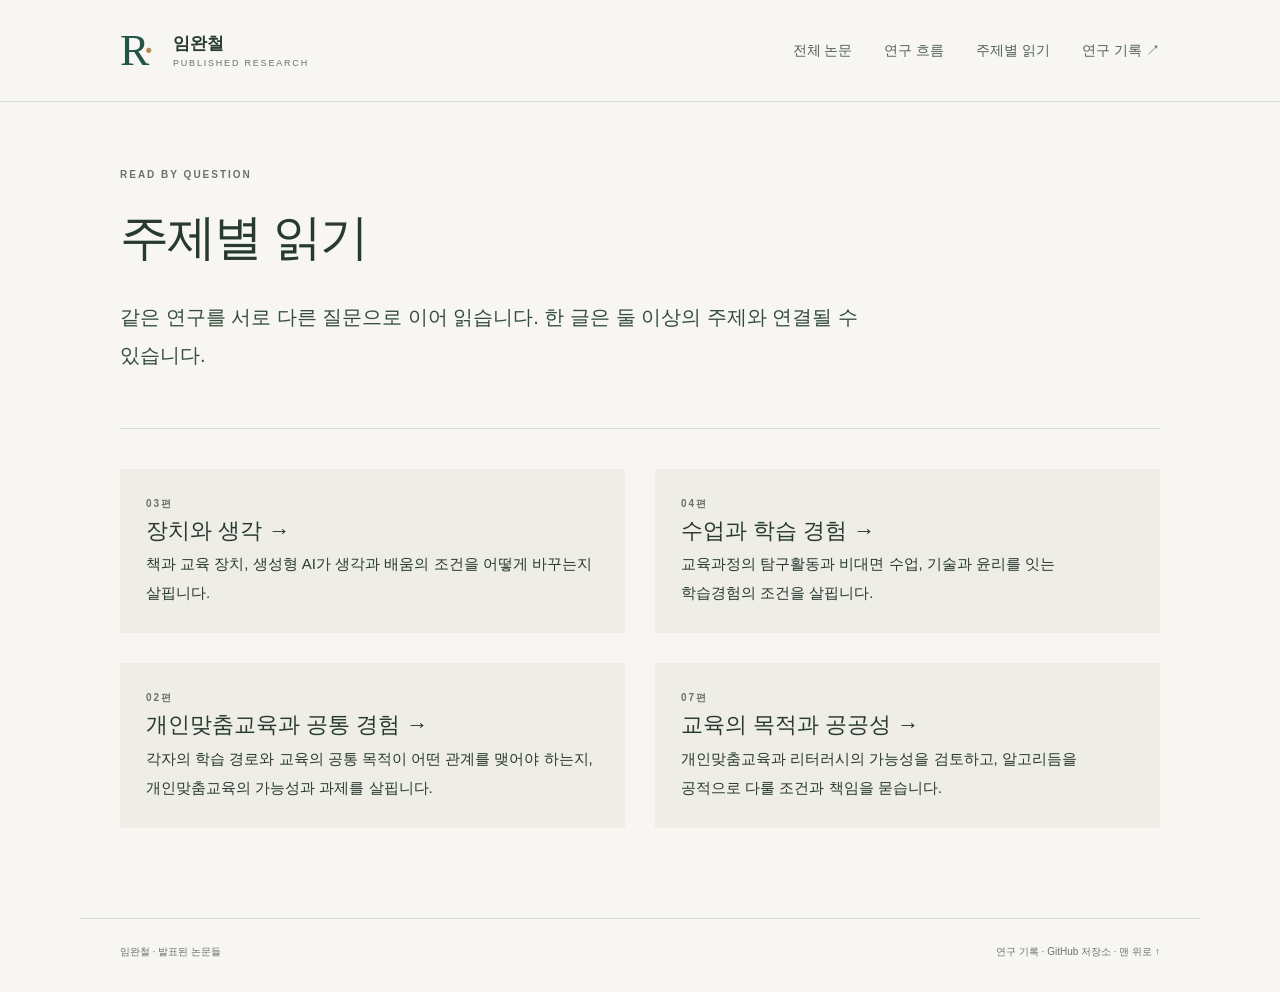
==== themes/index.html @ 71ba08e5 "Create index.html" ====
<!doctype html><html lang="ko"><head><meta charset="utf-8"><meta name="viewport" content="width=device-width,initial-scale=1"><meta name="description" content="생각과 배움의 조건을 이루는 장치와 수업 경험, 알고리듬의 공공성을 탐구한 발표 연구를 읽습니다."><meta name="theme-color" content="#f7f6f2"><meta http-equiv="Content-Security-Policy" content="default-src 'self'; style-src 'self'; script-src 'self'; img-src 'self' data:; object-src 'none'; base-uri 'none'; form-action 'none'"><title>주제별 읽기 · 임완철 발표 연구</title><link rel="stylesheet" href="../assets/site.css"><link rel="stylesheet" href="../assets/library.css"><script src="../assets/library.js" defer></script></head><body class="paper-library"><a class="skip" href="#main">본문으로 건너뛰기</a><header class="site-header"><div class="shell header-inner"><a class="brand" href="../index.html"><span class="brand-mark" aria-hidden="true">R<span>·</span></span><span>임완철<small>PUBLISHED RESEARCH</small></span></a><nav aria-label="주요 메뉴"><a href="../index.html">전체 논문</a><a href="../flow.html">연구 흐름</a><a href="../themes/index.html" aria-current="page">주제별 읽기</a><a href="https://climtc.github.io/">연구 기록 <span aria-hidden="true">↗</span></a></nav></div></header><main id="main" class="shell library-main"><section class="library-hero"><span class="eyebrow">READ BY QUESTION</span><h1>주제별 읽기</h1><p class="library-lead">같은 연구를 서로 다른 질문으로 이어 읽습니다. 한 글은 둘 이상의 주제와 연결될 수 있습니다.</p></section><div class="theme-grid"><article class="theme-card"><span class="eyebrow">03편</span><h2><a href="devices.html">장치와 생각 →</a></h2><p>책과 교육 장치, 생성형 AI가 생각과 배움의 조건을 어떻게 바꾸는지 살핍니다.</p></article><article class="theme-card"><span class="eyebrow">04편</span><h2><a href="experience.html">수업과 학습 경험 →</a></h2><p>교육과정의 탐구활동과 비대면 수업, 기술과 윤리를 잇는 학습경험의 조건을 살핍니다.</p></article><article class="theme-card"><span class="eyebrow">02편</span><h2><a href="personalization.html">개인맞춤교육과 공통 경험 →</a></h2><p>각자의 학습 경로와 교육의 공통 목적이 어떤 관계를 맺어야 하는지, 개인맞춤교육의 가능성과 과제를 살핍니다.</p></article><article class="theme-card"><span class="eyebrow">07편</span><h2><a href="institutions.html">교육의 목적과 공공성 →</a></h2><p>개인맞춤교육과 리터러시의 가능성을 검토하고, 알고리듬을 공적으로 다룰 조건과 책임을 묻습니다.</p></article></div></main><footer class="site-footer shell"><p>임완철 · 발표된 논문들</p><p><a href="https://climtc.github.io/">연구 기록</a> · <a href="https://github.com/climtc/published-papers">GitHub 저장소</a> · <a href="#main">맨 위로 ↑</a></p></footer></body></html>
---- assets/site.css ----
:root{--paper:#f7f6f2;--ink:#273931;--muted:#69726b;--line:#dcded4;--green:#245447;--serif:"Iowan Old Style","Palatino Linotype","AppleMyungjo","Nanum Myeongjo",serif;--sans:-apple-system,BlinkMacSystemFont,"Apple SD Gothic Neo","Malgun Gothic",sans-serif}*{box-sizing:border-box}html{scroll-behavior:smooth;scroll-padding-top:110px}body{margin:0;background:var(--paper);color:var(--ink);font:16px/1.7 var(--sans);word-break:keep-all}a{color:inherit;text-decoration:none}button,input{font:inherit}button,a,input{touch-action:manipulation}button{cursor:pointer}a:focus-visible,button:focus-visible,input:focus-visible{outline:3px solid #ab761f;outline-offset:5px}svg{display:block;max-width:100%}h1,h2,h3,p{margin:0}h1,h2,h3{font-weight:500}h3{overflow-wrap:anywhere}::selection{background:#d8e5d4}.shell{max-width:1120px;margin:0 auto;padding:0 40px}.site-header{border-bottom:1px solid var(--line);background:var(--paper)}.header-inner{display:flex;align-items:center;justify-content:space-between;min-height:101px;gap:28px}.brand{display:flex;gap:15px;align-items:center;font-weight:600;font-size:17px;line-height:1.5}.brand small{display:block;font-size:9px;letter-spacing:1.8px;font-weight:500;color:var(--muted)}.brand-mark{font:44px/1 var(--serif);letter-spacing:-6px;display:block;width:38px;color:var(--green)}.brand-mark span{color:#b58b50}.site-header nav{display:flex;gap:32px;font-size:14px;color:#526159}.site-header nav a:hover{color:var(--green);text-decoration:underline;text-underline-offset:6px}.eyebrow{font-size:10px;letter-spacing:2px;color:var(--muted);font-weight:600;display:block}.hero{display:grid;grid-template-columns:1.5fr 1fr;gap:60px;padding:78px 0 64px;border-bottom:1px solid var(--line)}.hero h1{font:500 clamp(44px,5.5vw,64px)/1.25 var(--serif);letter-spacing:-2px;margin:20px 0 22px}.hero h1 em{font-style:normal;color:var(--green)}.hero-intro{font-size:15px;max-width:420px;color:var(--muted)}.hero-profile{display:flex;gap:24px;align-items:flex-start;margin-top:38px;font-size:12px;line-height:1.9}.hero-profile>strong{font-size:15px;white-space:nowrap;font-weight:600}.hero-profile div{padding-left:22px;border-left:1px solid var(--line)}.hero-profile div p:last-child{color:var(--muted)}.hero-aside{display:flex;flex-direction:column;justify-content:center;padding-top:10px}.hero-art{color:#789184;border-radius:50%;background:radial-gradient(ellipse at center,#e8ebe1 0%,#f7f6f2 72%);padding:18px 0}.hero-art svg{height:220px;width:100%}.hero-counts{display:flex;justify-content:flex-end;gap:42px;margin-top:30px}.hero-counts a{display:flex;gap:10px;align-items:center}.hero-counts strong{font:34px/1 var(--serif);color:#426557}.hero-counts span{font-size:11px;color:var(--muted)}.search-bar{display:flex;align-items:center;gap:18px;margin:31px 0 3px;font-size:12px}.search-bar>label{white-space:nowrap;color:var(--muted)}.search-input{display:flex;align-items:center;border-bottom:1px solid var(--line);flex:1;gap:10px;max-width:480px;padding:8px 0}.search-input svg{width:16px;height:16px;fill:none;stroke:#6d7a6e;stroke-width:1.5;flex-shrink:0}.search-input input{width:100%;background:none;border:0;color:var(--ink);font-size:12px;outline-offset:6px;min-width:0}.search-input input::placeholder{color:#7b827a}.search-input button{border:0;background:none;white-space:nowrap;color:var(--muted);font-size:11px}.search-bar>span{margin-left:auto;color:var(--muted);white-space:nowrap}.collection{padding:59px 0 64px;border-bottom:1px solid var(--line)}.section-head{display:flex;align-items:flex-end;justify-content:space-between;gap:20px;margin-bottom:30px}.section-head h2{font:30px/1.3 var(--serif);letter-spacing:-1px;margin-top:10px}.section-count{font:21px/1 var(--serif);color:#8c9489;padding-bottom:4px}.project-grid{display:grid;grid-template-columns:repeat(2,minmax(0,1fr));gap:24px}.project{border:1px solid var(--line);border-radius:3px;overflow:hidden;background:#fafaf7}.project-art{height:193px;color:#718b7c;background:#e7ede4;position:relative;display:flex;align-items:center;justify-content:center;padding:15px 20px 28px}.project-art svg{width:340px;height:166px}.project-art.art-1{background:#edebe1;color:#8e8567}.project-index{position:absolute;bottom:12px;left:22px;font-size:9px;letter-spacing:1.7px;color:#596b5c}.art-1 .project-index{color:#787056}.project-body{padding:24px}.project-meta{display:flex;justify-content:space-between;align-items:center;font-size:11px;color:var(--muted);margin-bottom:12px}.status{display:inline-flex;align-items:center;gap:6px;font-size:11px}.status i{height:5px;width:5px;border-radius:50%;background:#617864;display:inline-block}.status.ongoing{color:var(--green)}.status.ongoing i{background:var(--green)}.status.planned i{background:#a08655}.project h3{font:24px/1.5 var(--serif);letter-spacing:-.7px}.project-body>p{font-size:13px;margin-top:15px;color:#606a61;line-height:1.8;white-space:pre-line}.tags{display:flex;gap:8px;flex-wrap:wrap;margin-top:17px;font-size:10px;color:#69766b}.tags span{border:1px solid #d8dfd3;border-radius:20px;padding:2px 9px}.record-links{display:flex;gap:22px;flex-wrap:wrap;margin-top:20px}.text-link{font-size:12px;font-weight:600;color:var(--green);display:inline-flex;align-items:center;gap:14px}.text-link:hover{text-decoration:underline;text-underline-offset:4px}.text-link>span[aria-hidden]{font-size:15px}.book-list{display:grid;grid-template-columns:repeat(2,minmax(0,1fr));column-gap:36px;row-gap:0}.book{padding:30px 0;display:grid;grid-template-columns:72px minmax(0,1fr);gap:23px;border-top:1px solid var(--line);align-items:start}.book-marker{height:122px;background:#e4e9df;border-radius:1px 4px 4px 1px;border-left:3px solid #a8bca8;display:flex;flex-direction:column;justify-content:space-between;padding:13px 10px;color:#57705d;font:12px/1 var(--serif);box-shadow:3px 3px 0 #ebece3}.book-marker span:first-child{font-size:21px}.book-line{height:1px;background:currentColor;opacity:.4;width:24px}.book-marker.tone-1{background:#e2e8e9;border-color:#a6b5b6;color:#607b7e}.book-marker.tone-2{background:#e9e3d9;border-color:#bbae94;color:#87755d}.book-marker.tone-3{background:#dfdfd3;border-color:#afb391;color:#686d47}.book-meta{font-size:10px;letter-spacing:.2px;color:var(--muted);margin:0 0 7px}.book h3{font:21px/1.5 var(--serif);letter-spacing:-.5px}.subtitle{font-size:11px;color:var(--muted);margin-top:8px}.book-summary{font-size:12px;line-height:1.85;color:#646f65;margin-top:14px;white-space:pre-line}.book .record-links{margin-top:16px}.source-note{font-size:10px;color:var(--muted);margin-top:12px}.other{padding:27px 0;border-top:1px solid var(--line)}.other h3{font:23px/1.5 var(--serif);margin-bottom:10px}.other>p:not(.book-meta){font-size:13px;color:var(--muted);white-space:pre-line}.about{display:grid;grid-template-columns:1fr 2fr 1.2fr;gap:30px;padding:52px 0}.about h2{font:26px/1.5 var(--serif);margin-bottom:14px}.about p{font-size:12px;color:var(--muted)}.about .text-link{margin-top:21px}.about-note{text-align:right;align-self:center;line-height:2.1}.site-footer{border-top:1px solid var(--line);display:flex;justify-content:space-between;gap:20px;padding-top:24px;padding-bottom:32px;font-size:10px;color:var(--muted)}.no-results{padding:80px 0;text-align:center;border-bottom:1px solid var(--line)}.no-results h2{font-size:22px}.no-results p{font-size:14px;color:var(--muted);margin:12px 0 20px}.no-results button{padding:10px 20px;background:var(--green);color:white;border:0;border-radius:4px}.skip{position:absolute;top:-80px;left:12px;background:var(--green);color:white;padding:12px;z-index:10}.skip:focus{top:12px}.sr-only{position:absolute;clip:rect(0,0,0,0);width:1px;height:1px;overflow:hidden;white-space:nowrap}[hidden]{display:none!important}@media(max-width:800px){.shell{padding-left:25px;padding-right:25px}.hero{gap:22px;padding-top:55px}.hero h1{font-size:48px}.hero-profile{flex-direction:column;gap:10px}.hero-profile div{padding-left:0;border-left:0}.hero-art svg{height:175px}.hero-counts{gap:22px;justify-content:center}.book-list{column-gap:25px}.book{grid-template-columns:51px minmax(0,1fr);gap:15px}.book-marker{height:101px}.book h3{font-size:19px}.about{grid-template-columns:.7fr 2fr}.about-note{display:none}}@media(max-width:540px){html{scroll-padding-top:30px}.shell{padding-left:22px;padding-right:22px}.header-inner{min-height:83px;gap:14px}.brand{font-size:14px;gap:9px}.brand-mark{font-size:35px;width:29px}.brand small{font-size:7px;letter-spacing:1.4px}.site-header nav{font-size:11px;gap:17px}.hero{grid-template-columns:1fr;padding:46px 0 32px;gap:0}.eyebrow{font-size:8px;letter-spacing:1.8px}.hero h1{font-size:43px;letter-spacing:-1.7px;margin-top:17px}.hero-intro{font-size:13px}.hero-profile{margin-top:28px;flex-direction:row;gap:18px}.hero-profile>strong{font-size:14px}.hero-profile div{padding-left:17px;border-left:1px solid var(--line);font-size:10px;max-width:245px}.hero-aside{padding-top:26px;display:flex;flex-direction:row;align-items:center;justify-content:space-between;gap:15px}.hero-art{width:130px;padding:0}.hero-art svg{height:91px}.hero-counts{margin:0;gap:22px}.hero-counts a{flex-direction:column;gap:5px}.hero-counts strong{font-size:28px}.hero-counts span{font-size:9px}.search-bar{gap:12px;flex-wrap:wrap;margin-top:21px}.search-bar>label{display:none}.search-input{flex-basis:70%;padding:8px 0}.search-bar>span{font-size:10px}.collection{padding:40px 0 43px}.section-head{margin-bottom:23px}.section-head h2{font-size:26px}.section-count{font-size:19px}.project-grid{grid-template-columns:1fr;gap:18px}.project-art{height:155px}.project-art svg{height:144px}.project-body{padding:20px}.project h3{font-size:23px}.book-list{grid-template-columns:1fr}.book{grid-template-columns:62px minmax(0,1fr);gap:20px;padding:25px 0}.book-marker{height:115px;padding:12px}.book h3{font-size:20px}.book-summary{font-size:12px}.about{grid-template-columns:1fr;gap:15px;padding:40px 0}.about h2{font-size:25px;margin-bottom:10px}.source-note{font-size:9px;line-height:1.7}.site-footer{font-size:9px}.search-input button{font-size:9px}}@media(prefers-reduced-motion:reduce){html{scroll-behavior:auto}}@media print{.site-header nav,.search-bar,.hero-art,.skip,.site-footer a{display:none!important}.hero{padding:25px 0}.collection{padding:25px 0}.project,.book{break-inside:avoid}.shell{padding:0}.site-header{border-bottom:0}.project-art{height:100px}.hero-aside{justify-content:flex-start}.text-link{color:var(--ink)}}

.book-summary{font-size:13px}.book-meta{font-size:11px}.book .text-link{font-size:13px}@media(max-width:540px){.book-summary{font-size:13px}.book-meta{font-size:10px}}

.project-grid{align-items:start}.project h3{word-break:keep-all;overflow-wrap:anywhere}.project-body>p{font-size:14px}.project .record-links{align-items:center;gap:12px 20px}.project .text-link{font-size:13px;min-height:44px}.project-primary{background:var(--green);color:#fff;padding:10px 16px;border-radius:3px;line-height:1.6;gap:12px}.project-primary:hover{background:#173f37;text-decoration:none}.project-body a:focus-visible,.project-details>summary:focus-visible{outline:2px solid var(--green);outline-offset:4px}.project-details{margin-top:22px;border-top:1px solid var(--line);padding-top:6px}.project-details>summary{display:flex;align-items:center;justify-content:space-between;gap:12px;list-style:none;cursor:pointer;color:var(--green);font-size:13px;font-weight:600;min-height:44px;line-height:1.6}.project-details>summary::-webkit-details-marker{display:none}.project-details>summary>span{font-size:19px;font-weight:400;transition:transform .15s}.project-details[open]>summary>span{transform:rotate(45deg)}.project-detail-content{padding-top:8px;font-size:14px;color:#606a61;line-height:1.9;overflow-wrap:anywhere}.project-detail-content>p+p{margin-top:16px}.project-detail-content h4{font-size:15px;font-weight:600;color:var(--ink);margin:24px 0 9px;line-height:1.5}.project-examples{display:grid;grid-template-columns:repeat(2,minmax(0,1fr));gap:4px 16px;list-style:none;padding:0;margin:0}.project-examples li{min-width:0}.project-examples .text-link{line-height:1.7;gap:7px}.project-detail-content .project-example-note{font-size:12px;line-height:1.8;border-left:2px solid #c9d2c1;padding-left:12px;margin-top:17px;color:var(--muted)}@media(max-width:540px){.project h3{font-size:22px;line-height:1.55}.project .record-links{gap:8px 16px}.project-primary{padding:10px 14px}.project-detail-content{font-size:14px}.project-examples{gap:3px 10px}}@media(prefers-reduced-motion:reduce){.project-details>summary>span{transition:none}}
---- assets/library.css ----
.library-main{padding-bottom:90px}.library-hero{padding:64px 0 54px;border-bottom:1px solid var(--line,#d8ddcf)}.library-hero h1{font-size:clamp(32px,4vw,49px);line-height:1.5;font-weight:500;margin:18px 0 23px;letter-spacing:-.04em}.library-hero>p{max-width:800px}.library-lead{font-size:20px;line-height:1.9;color:#334d3c}.library-paths{display:flex;flex-wrap:wrap;gap:12px 30px;margin-top:32px}.library-paths a{text-decoration:underline;text-underline-offset:5px}.paper-library .eyebrow{display:block}.library-filters{display:flex;align-items:center;gap:14px;flex-wrap:wrap;padding:24px 0;border-bottom:1px solid #d8ddcf}.library-search{flex:1;min-width:240px}.library-filters input,.library-filters select{font:inherit;background:transparent;color:inherit;border:1px solid #bdc8b7;border-radius:4px;padding:11px 14px;width:100%}.library-filters select{width:auto}.library-filters button,#paper-empty button{border:0;background:#e8eadd;color:#294f3e;cursor:pointer;font:inherit;padding:11px 16px}.library-filters #paper-count{font-size:13px;color:#607361}#paper-empty{padding:34px 0}.publication{display:grid;grid-template-columns:110px minmax(0,1fr);gap:28px;padding:37px 0;border-bottom:1px solid #d8ddcf}.publication-date{display:flex;flex-direction:column;gap:9px}.publication-date strong{font:500 29px/1.2 Georgia,serif;color:#436344}.publication-date span{font-size:12px;color:#607361}.publication-meta{font-size:13px;line-height:1.9;color:#647564;margin:0 0 17px}.publication-body h2{font-size:22px;line-height:1.65;font-weight:600;margin:0 0 22px;letter-spacing:-.03em}.publication-body h2 a:hover{text-decoration:underline;text-underline-offset:5px}.publication-body>p{max-width:770px;line-height:1.95}.publication-question{font-family:Georgia,"AppleMyungjo",serif;font-size:20px;color:#44654b}.publication [hidden]{display:none}.publication[hidden]{display:none}.flow-chapter{padding:42px 0;border-bottom:1px solid #d8ddcf;max-width:850px}.flow-chapter h2{font-size:26px;font-weight:500;line-height:1.65;margin:17px 0}.flow-chapter>p{font-size:17px;line-height:1.95}.reading-links{padding:0;list-style:none}.reading-links li{margin:12px 0}.reading-links a{text-decoration:underline;text-underline-offset:5px;line-height:1.8}.theme-grid{display:grid;grid-template-columns:repeat(2,minmax(0,1fr));gap:30px;padding-top:40px}.theme-card{background:#eeeee6;padding:26px}.theme-card h2{font-size:22px;line-height:1.7;font-weight:500}.theme-card p{font-size:15px;line-height:1.95}.detail-hero{padding:54px 0 42px;border-bottom:1px solid #d8ddcf}.detail-hero h1{font-size:clamp(27px,3.3vw,41px);font-weight:550;line-height:1.65;letter-spacing:-.04em;max-width:990px;margin:20px 0 22px}.detail-hero .guide-back{display:inline-block;margin-bottom:22px}.detail-subtitle{font-size:18px;color:#657563}.detail-layout{display:grid;grid-template-columns:190px minmax(0,1fr);gap:50px;padding-top:36px}.detail-toc nav{position:sticky;top:24px;display:flex;flex-direction:column;gap:15px;font-size:14px}.detail-toc a{padding:4px 0}.detail-reading{max-width:740px}.detail-reading section{padding:13px 0 30px;scroll-margin-top:24px}.detail-reading h2{font-size:24px;font-weight:500;margin:13px 0 21px;line-height:1.7}.detail-reading>section>p{font-size:17px;line-height:2;word-break:keep-all;overflow-wrap:anywhere}.detail-reading .method-note{font-size:13px;color:#657563}.detail-reading .question-panel{background:#eeeee6;border-left:3px solid #6c8461;padding:24px 30px;margin:10px 0 28px}.question-panel p{font-family:Georgia,"AppleMyungjo",serif;font-size:24px!important;color:#3e5e40}.publication-bibliography{display:grid;grid-template-columns:70px minmax(0,1fr);gap:12px 18px;font-size:14px;line-height:1.9}.publication-bibliography dt{color:#657563}.publication-bibliography dd{margin:0;overflow-wrap:anywhere}.publication-bibliography .text-link{overflow-wrap:anywhere}.detail-reading .access-note{font-size:14px;border-top:1px solid #d8ddcf;padding-top:20px}.detail-reading .reading-note{font-size:13px;color:#657563}.publication-navigation{display:flex;justify-content:space-between;border-top:1px solid #d8ddcf;padding:25px 0;gap:20px}.paper-library a:focus-visible,.paper-library button:focus-visible,.paper-library input:focus-visible,.paper-library select:focus-visible{outline:3px solid #ab761f;outline-offset:4px}.paper-library .text-link{white-space:normal}.paper-library h1,.paper-library h2,.paper-library p,.paper-library a{overflow-wrap:anywhere;word-break:keep-all}@media(max-width:760px){.publication{grid-template-columns:minmax(0,1fr);gap:14px}.publication-date{flex-direction:row;align-items:baseline;gap:15px}.publication-body h2{font-size:21px}.library-hero{padding:37px 0 34px}.library-lead{font-size:18px}.library-filters{gap:12px}.library-search{flex-basis:100%;min-width:0}.library-filters select{max-width:140px}.library-filters #paper-count{margin-left:auto}.theme-grid{grid-template-columns:1fr}.detail-layout{grid-template-columns:1fr;gap:26px}.detail-toc nav{position:static;flex-direction:row;flex-wrap:wrap;gap:10px 20px;padding-bottom:18px;border-bottom:1px solid #d8ddcf}.detail-reading .question-panel{padding:20px}.detail-reading>section>p{font-size:16px}.publication-bibliography{grid-template-columns:52px minmax(0,1fr);gap:12px}.detail-hero{padding-top:35px}.publication-body .record-links{margin-top:24px}.library-paths{gap:15px 20px}.flow-chapter{padding:30px 0}}
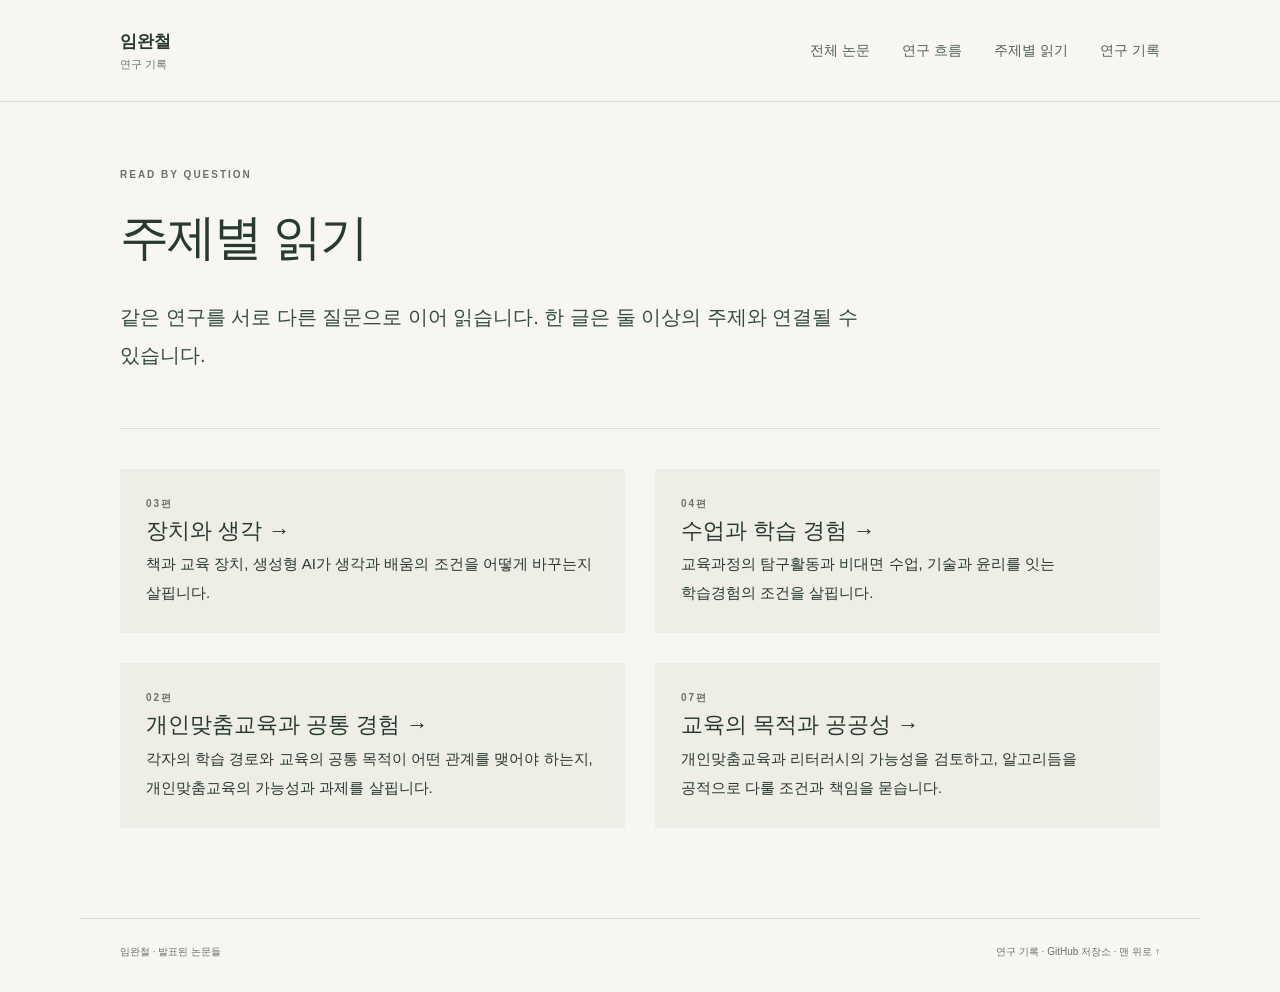
==== commit cd252f3d: "Apply shared visual conventions to publication themes" ====
--- a/themes/index.html
+++ b/themes/index.html
@@ -1 +1 @@
-<!doctype html><html lang="ko"><head><meta charset="utf-8"><meta name="viewport" content="width=device-width,initial-scale=1"><meta name="description" content="생각과 배움의 조건을 이루는 장치와 수업 경험, 알고리듬의 공공성을 탐구한 발표 연구를 읽습니다."><meta name="theme-color" content="#f7f6f2"><meta http-equiv="Content-Security-Policy" content="default-src 'self'; style-src 'self'; script-src 'self'; img-src 'self' data:; object-src 'none'; base-uri 'none'; form-action 'none'"><title>주제별 읽기 · 임완철 발표 연구</title><link rel="stylesheet" href="../assets/site.css"><link rel="stylesheet" href="../assets/library.css"><script src="../assets/library.js" defer></script></head><body class="paper-library"><a class="skip" href="#main">본문으로 건너뛰기</a><header class="site-header"><div class="shell header-inner"><a class="brand" href="../index.html"><span class="brand-mark" aria-hidden="true">R<span>·</span></span><span>임완철<small>PUBLISHED RESEARCH</small></span></a><nav aria-label="주요 메뉴"><a href="../index.html">전체 논문</a><a href="../flow.html">연구 흐름</a><a href="../themes/index.html" aria-current="page">주제별 읽기</a><a href="https://climtc.github.io/">연구 기록 <span aria-hidden="true">↗</span></a></nav></div></header><main id="main" class="shell library-main"><section class="library-hero"><span class="eyebrow">READ BY QUESTION</span><h1>주제별 읽기</h1><p class="library-lead">같은 연구를 서로 다른 질문으로 이어 읽습니다. 한 글은 둘 이상의 주제와 연결될 수 있습니다.</p></section><div class="theme-grid"><article class="theme-card"><span class="eyebrow">03편</span><h2><a href="devices.html">장치와 생각 →</a></h2><p>책과 교육 장치, 생성형 AI가 생각과 배움의 조건을 어떻게 바꾸는지 살핍니다.</p></article><article class="theme-card"><span class="eyebrow">04편</span><h2><a href="experience.html">수업과 학습 경험 →</a></h2><p>교육과정의 탐구활동과 비대면 수업, 기술과 윤리를 잇는 학습경험의 조건을 살핍니다.</p></article><article class="theme-card"><span class="eyebrow">02편</span><h2><a href="personalization.html">개인맞춤교육과 공통 경험 →</a></h2><p>각자의 학습 경로와 교육의 공통 목적이 어떤 관계를 맺어야 하는지, 개인맞춤교육의 가능성과 과제를 살핍니다.</p></article><article class="theme-card"><span class="eyebrow">07편</span><h2><a href="institutions.html">교육의 목적과 공공성 →</a></h2><p>개인맞춤교육과 리터러시의 가능성을 검토하고, 알고리듬을 공적으로 다룰 조건과 책임을 묻습니다.</p></article></div></main><footer class="site-footer shell"><p>임완철 · 발표된 논문들</p><p><a href="https://climtc.github.io/">연구 기록</a> · <a href="https://github.com/climtc/published-papers">GitHub 저장소</a> · <a href="#main">맨 위로 ↑</a></p></footer></body></html>
+<!doctype html><html lang="ko"><head><meta charset="utf-8"><meta name="viewport" content="width=device-width,initial-scale=1"><meta name="description" content="생각과 배움의 조건을 이루는 장치와 수업 경험, 알고리듬의 공공성을 탐구한 발표 연구를 읽습니다."><meta name="theme-color" content="#f7f6f2"><meta http-equiv="Content-Security-Policy" content="default-src 'self'; style-src 'self'; script-src 'self'; img-src 'self' data:; object-src 'none'; base-uri 'none'; form-action 'none'"><title>주제별 읽기 · 임완철 발표 연구</title><link rel="icon" href="data:image/svg+xml,%3Csvg%20xmlns%3D%22http%3A%2F%2Fwww.w3.org%2F2000%2Fsvg%22%20viewBox%3D%220%200%2040%2040%22%3E%3Crect%20width%3D%2240%22%20height%3D%2240%22%20rx%3D%226%22%20fill%3D%22%231f5147%22%2F%3E%3Ctext%20x%3D%2220%22%20y%3D%2228%22%20text-anchor%3D%22middle%22%20font-family%3D%22sans-serif%22%20font-size%3D%2226%22%20fill%3D%22white%22%3E%EC%9E%84%3C%2Ftext%3E%3C%2Fsvg%3E"><link rel="stylesheet" href="../assets/site.css"><link rel="stylesheet" href="../assets/library.css"><script src="../assets/library.js" defer></script></head><body class="paper-library"><a class="skip" href="#main">본문으로 건너뛰기</a><header class="site-header"><div class="shell header-inner"><a class="brand" href="../index.html"><span>임완철<small>연구 기록</small></span></a><nav aria-label="주요 메뉴"><a href="../index.html">전체 논문</a><a href="../flow.html">연구 흐름</a><a href="../themes/index.html" aria-current="page">주제별 읽기</a><a href="https://climtc.github.io/">연구 기록</a></nav></div></header><main id="main" class="shell library-main"><section class="library-hero"><span class="eyebrow">READ BY QUESTION</span><h1>주제별 읽기</h1><p class="library-lead">같은 연구를 서로 다른 질문으로 이어 읽습니다. 한 글은 둘 이상의 주제와 연결될 수 있습니다.</p></section><div class="theme-grid"><article class="theme-card"><span class="eyebrow">03편</span><h2><a href="devices.html">장치와 생각 <span aria-hidden="true">→</span></a></h2><p>책과 교육 장치, 생성형 AI가 생각과 배움의 조건을 어떻게 바꾸는지 살핍니다.</p></article><article class="theme-card"><span class="eyebrow">04편</span><h2><a href="experience.html">수업과 학습 경험 <span aria-hidden="true">→</span></a></h2><p>교육과정의 탐구활동과 비대면 수업, 기술과 윤리를 잇는 학습경험의 조건을 살핍니다.</p></article><article class="theme-card"><span class="eyebrow">02편</span><h2><a href="personalization.html">개인맞춤교육과 공통 경험 <span aria-hidden="true">→</span></a></h2><p>각자의 학습 경로와 교육의 공통 목적이 어떤 관계를 맺어야 하는지, 개인맞춤교육의 가능성과 과제를 살핍니다.</p></article><article class="theme-card"><span class="eyebrow">07편</span><h2><a href="institutions.html">교육의 목적과 공공성 <span aria-hidden="true">→</span></a></h2><p>개인맞춤교육과 리터러시의 가능성을 검토하고, 알고리듬을 공적으로 다룰 조건과 책임을 묻습니다.</p></article></div></main><footer class="site-footer shell"><p>임완철 · 발표된 논문들</p><p><a href="https://climtc.github.io/">연구 기록</a> · <a href="https://github.com/climtc/published-papers">GitHub 저장소</a> · <a href="#main">맨 위로 <span aria-hidden="true">↑</span></a></p></footer></body></html>
--- a/assets/site.css
+++ b/assets/site.css
@@ -1,5 +1,16 @@
-:root{--paper:#f7f6f2;--ink:#273931;--muted:#69726b;--line:#dcded4;--green:#245447;--serif:"Iowan Old Style","Palatino Linotype","AppleMyungjo","Nanum Myeongjo",serif;--sans:-apple-system,BlinkMacSystemFont,"Apple SD Gothic Neo","Malgun Gothic",sans-serif}*{box-sizing:border-box}html{scroll-behavior:smooth;scroll-padding-top:110px}body{margin:0;background:var(--paper);color:var(--ink);font:16px/1.7 var(--sans);word-break:keep-all}a{color:inherit;text-decoration:none}button,input{font:inherit}button,a,input{touch-action:manipulation}button{cursor:pointer}a:focus-visible,button:focus-visible,input:focus-visible{outline:3px solid #ab761f;outline-offset:5px}svg{display:block;max-width:100%}h1,h2,h3,p{margin:0}h1,h2,h3{font-weight:500}h3{overflow-wrap:anywhere}::selection{background:#d8e5d4}.shell{max-width:1120px;margin:0 auto;padding:0 40px}.site-header{border-bottom:1px solid var(--line);background:var(--paper)}.header-inner{display:flex;align-items:center;justify-content:space-between;min-height:101px;gap:28px}.brand{display:flex;gap:15px;align-items:center;font-weight:600;font-size:17px;line-height:1.5}.brand small{display:block;font-size:9px;letter-spacing:1.8px;font-weight:500;color:var(--muted)}.brand-mark{font:44px/1 var(--serif);letter-spacing:-6px;display:block;width:38px;color:var(--green)}.brand-mark span{color:#b58b50}.site-header nav{display:flex;gap:32px;font-size:14px;color:#526159}.site-header nav a:hover{color:var(--green);text-decoration:underline;text-underline-offset:6px}.eyebrow{font-size:10px;letter-spacing:2px;color:var(--muted);font-weight:600;display:block}.hero{display:grid;grid-template-columns:1.5fr 1fr;gap:60px;padding:78px 0 64px;border-bottom:1px solid var(--line)}.hero h1{font:500 clamp(44px,5.5vw,64px)/1.25 var(--serif);letter-spacing:-2px;margin:20px 0 22px}.hero h1 em{font-style:normal;color:var(--green)}.hero-intro{font-size:15px;max-width:420px;color:var(--muted)}.hero-profile{display:flex;gap:24px;align-items:flex-start;margin-top:38px;font-size:12px;line-height:1.9}.hero-profile>strong{font-size:15px;white-space:nowrap;font-weight:600}.hero-profile div{padding-left:22px;border-left:1px solid var(--line)}.hero-profile div p:last-child{color:var(--muted)}.hero-aside{display:flex;flex-direction:column;justify-content:center;padding-top:10px}.hero-art{color:#789184;border-radius:50%;background:radial-gradient(ellipse at center,#e8ebe1 0%,#f7f6f2 72%);padding:18px 0}.hero-art svg{height:220px;width:100%}.hero-counts{display:flex;justify-content:flex-end;gap:42px;margin-top:30px}.hero-counts a{display:flex;gap:10px;align-items:center}.hero-counts strong{font:34px/1 var(--serif);color:#426557}.hero-counts span{font-size:11px;color:var(--muted)}.search-bar{display:flex;align-items:center;gap:18px;margin:31px 0 3px;font-size:12px}.search-bar>label{white-space:nowrap;color:var(--muted)}.search-input{display:flex;align-items:center;border-bottom:1px solid var(--line);flex:1;gap:10px;max-width:480px;padding:8px 0}.search-input svg{width:16px;height:16px;fill:none;stroke:#6d7a6e;stroke-width:1.5;flex-shrink:0}.search-input input{width:100%;background:none;border:0;color:var(--ink);font-size:12px;outline-offset:6px;min-width:0}.search-input input::placeholder{color:#7b827a}.search-input button{border:0;background:none;white-space:nowrap;color:var(--muted);font-size:11px}.search-bar>span{margin-left:auto;color:var(--muted);white-space:nowrap}.collection{padding:59px 0 64px;border-bottom:1px solid var(--line)}.section-head{display:flex;align-items:flex-end;justify-content:space-between;gap:20px;margin-bottom:30px}.section-head h2{font:30px/1.3 var(--serif);letter-spacing:-1px;margin-top:10px}.section-count{font:21px/1 var(--serif);color:#8c9489;padding-bottom:4px}.project-grid{display:grid;grid-template-columns:repeat(2,minmax(0,1fr));gap:24px}.project{border:1px solid var(--line);border-radius:3px;overflow:hidden;background:#fafaf7}.project-art{height:193px;color:#718b7c;background:#e7ede4;position:relative;display:flex;align-items:center;justify-content:center;padding:15px 20px 28px}.project-art svg{width:340px;height:166px}.project-art.art-1{background:#edebe1;color:#8e8567}.project-index{position:absolute;bottom:12px;left:22px;font-size:9px;letter-spacing:1.7px;color:#596b5c}.art-1 .project-index{color:#787056}.project-body{padding:24px}.project-meta{display:flex;justify-content:space-between;align-items:center;font-size:11px;color:var(--muted);margin-bottom:12px}.status{display:inline-flex;align-items:center;gap:6px;font-size:11px}.status i{height:5px;width:5px;border-radius:50%;background:#617864;display:inline-block}.status.ongoing{color:var(--green)}.status.ongoing i{background:var(--green)}.status.planned i{background:#a08655}.project h3{font:24px/1.5 var(--serif);letter-spacing:-.7px}.project-body>p{font-size:13px;margin-top:15px;color:#606a61;line-height:1.8;white-space:pre-line}.tags{display:flex;gap:8px;flex-wrap:wrap;margin-top:17px;font-size:10px;color:#69766b}.tags span{border:1px solid #d8dfd3;border-radius:20px;padding:2px 9px}.record-links{display:flex;gap:22px;flex-wrap:wrap;margin-top:20px}.text-link{font-size:12px;font-weight:600;color:var(--green);display:inline-flex;align-items:center;gap:14px}.text-link:hover{text-decoration:underline;text-underline-offset:4px}.text-link>span[aria-hidden]{font-size:15px}.book-list{display:grid;grid-template-columns:repeat(2,minmax(0,1fr));column-gap:36px;row-gap:0}.book{padding:30px 0;display:grid;grid-template-columns:72px minmax(0,1fr);gap:23px;border-top:1px solid var(--line);align-items:start}.book-marker{height:122px;background:#e4e9df;border-radius:1px 4px 4px 1px;border-left:3px solid #a8bca8;display:flex;flex-direction:column;justify-content:space-between;padding:13px 10px;color:#57705d;font:12px/1 var(--serif);box-shadow:3px 3px 0 #ebece3}.book-marker span:first-child{font-size:21px}.book-line{height:1px;background:currentColor;opacity:.4;width:24px}.book-marker.tone-1{background:#e2e8e9;border-color:#a6b5b6;color:#607b7e}.book-marker.tone-2{background:#e9e3d9;border-color:#bbae94;color:#87755d}.book-marker.tone-3{background:#dfdfd3;border-color:#afb391;color:#686d47}.book-meta{font-size:10px;letter-spacing:.2px;color:var(--muted);margin:0 0 7px}.book h3{font:21px/1.5 var(--serif);letter-spacing:-.5px}.subtitle{font-size:11px;color:var(--muted);margin-top:8px}.book-summary{font-size:12px;line-height:1.85;color:#646f65;margin-top:14px;white-space:pre-line}.book .record-links{margin-top:16px}.source-note{font-size:10px;color:var(--muted);margin-top:12px}.other{padding:27px 0;border-top:1px solid var(--line)}.other h3{font:23px/1.5 var(--serif);margin-bottom:10px}.other>p:not(.book-meta){font-size:13px;color:var(--muted);white-space:pre-line}.about{display:grid;grid-template-columns:1fr 2fr 1.2fr;gap:30px;padding:52px 0}.about h2{font:26px/1.5 var(--serif);margin-bottom:14px}.about p{font-size:12px;color:var(--muted)}.about .text-link{margin-top:21px}.about-note{text-align:right;align-self:center;line-height:2.1}.site-footer{border-top:1px solid var(--line);display:flex;justify-content:space-between;gap:20px;padding-top:24px;padding-bottom:32px;font-size:10px;color:var(--muted)}.no-results{padding:80px 0;text-align:center;border-bottom:1px solid var(--line)}.no-results h2{font-size:22px}.no-results p{font-size:14px;color:var(--muted);margin:12px 0 20px}.no-results button{padding:10px 20px;background:var(--green);color:white;border:0;border-radius:4px}.skip{position:absolute;top:-80px;left:12px;background:var(--green);color:white;padding:12px;z-index:10}.skip:focus{top:12px}.sr-only{position:absolute;clip:rect(0,0,0,0);width:1px;height:1px;overflow:hidden;white-space:nowrap}[hidden]{display:none!important}@media(max-width:800px){.shell{padding-left:25px;padding-right:25px}.hero{gap:22px;padding-top:55px}.hero h1{font-size:48px}.hero-profile{flex-direction:column;gap:10px}.hero-profile div{padding-left:0;border-left:0}.hero-art svg{height:175px}.hero-counts{gap:22px;justify-content:center}.book-list{column-gap:25px}.book{grid-template-columns:51px minmax(0,1fr);gap:15px}.book-marker{height:101px}.book h3{font-size:19px}.about{grid-template-columns:.7fr 2fr}.about-note{display:none}}@media(max-width:540px){html{scroll-padding-top:30px}.shell{padding-left:22px;padding-right:22px}.header-inner{min-height:83px;gap:14px}.brand{font-size:14px;gap:9px}.brand-mark{font-size:35px;width:29px}.brand small{font-size:7px;letter-spacing:1.4px}.site-header nav{font-size:11px;gap:17px}.hero{grid-template-columns:1fr;padding:46px 0 32px;gap:0}.eyebrow{font-size:8px;letter-spacing:1.8px}.hero h1{font-size:43px;letter-spacing:-1.7px;margin-top:17px}.hero-intro{font-size:13px}.hero-profile{margin-top:28px;flex-direction:row;gap:18px}.hero-profile>strong{font-size:14px}.hero-profile div{padding-left:17px;border-left:1px solid var(--line);font-size:10px;max-width:245px}.hero-aside{padding-top:26px;display:flex;flex-direction:row;align-items:center;justify-content:space-between;gap:15px}.hero-art{width:130px;padding:0}.hero-art svg{height:91px}.hero-counts{margin:0;gap:22px}.hero-counts a{flex-direction:column;gap:5px}.hero-counts strong{font-size:28px}.hero-counts span{font-size:9px}.search-bar{gap:12px;flex-wrap:wrap;margin-top:21px}.search-bar>label{display:none}.search-input{flex-basis:70%;padding:8px 0}.search-bar>span{font-size:10px}.collection{padding:40px 0 43px}.section-head{margin-bottom:23px}.section-head h2{font-size:26px}.section-count{font-size:19px}.project-grid{grid-template-columns:1fr;gap:18px}.project-art{height:155px}.project-art svg{height:144px}.project-body{padding:20px}.project h3{font-size:23px}.book-list{grid-template-columns:1fr}.book{grid-template-columns:62px minmax(0,1fr);gap:20px;padding:25px 0}.book-marker{height:115px;padding:12px}.book h3{font-size:20px}.book-summary{font-size:12px}.about{grid-template-columns:1fr;gap:15px;padding:40px 0}.about h2{font-size:25px;margin-bottom:10px}.source-note{font-size:9px;line-height:1.7}.site-footer{font-size:9px}.search-input button{font-size:9px}}@media(prefers-reduced-motion:reduce){html{scroll-behavior:auto}}@media print{.site-header nav,.search-bar,.hero-art,.skip,.site-footer a{display:none!important}.hero{padding:25px 0}.collection{padding:25px 0}.project,.book{break-inside:avoid}.shell{padding:0}.site-header{border-bottom:0}.project-art{height:100px}.hero-aside{justify-content:flex-start}.text-link{color:var(--ink)}}
+:root{--paper:#f7f6f2;--ink:#273931;--muted:#69726b;--line:#dcded4;--green:#245447;--serif:"Iowan Old Style","Palatino Linotype","AppleMyungjo","Nanum Myeongjo",serif;--sans:-apple-system,BlinkMacSystemFont,"Apple SD Gothic Neo","Malgun Gothic",sans-serif}*{box-sizing:border-box}html{scroll-behavior:smooth;scroll-padding-top:110px}body{margin:0;background:var(--paper);color:var(--ink);font:16px/1.7 var(--sans);word-break:keep-all}a{color:inherit;text-decoration:none}button,input{font:inherit}button,a,input{touch-action:manipulation}button{cursor:pointer}a:focus-visible,button:focus-visible,input:focus-visible{outline:3px solid #ab761f;outline-offset:5px}svg{display:block;max-width:100%}h1,h2,h3,p{margin:0}h1,h2,h3{font-weight:500}h3{overflow-wrap:anywhere}::selection{background:#d8e5d4}.shell{max-width:1120px;margin:0 auto;padding:0 40px}.site-header{border-bottom:1px solid var(--line);background:var(--paper)}.header-inner{display:flex;align-items:center;justify-content:space-between;min-height:101px;gap:28px}.brand{display:flex;align-items:center;font-weight:600;font-size:17px;line-height:1.5}.brand small{display:block;font-size:11px;font-weight:400;color:var(--muted);margin-top:2px}.site-header nav{display:flex;gap:32px;font-size:14px;color:#526159}.site-header nav a:hover{color:var(--green);text-decoration:underline;text-underline-offset:6px}.eyebrow{font-size:10px;letter-spacing:2px;color:var(--muted);font-weight:600;display:block}.hero{display:grid;grid-template-columns:minmax(0,1fr) auto;align-items:end;gap:48px;padding:64px 0 48px;border-bottom:1px solid var(--line)}.hero h1{font:500 clamp(44px,5.5vw,64px)/1.25 var(--serif);letter-spacing:-2px;margin:20px 0 22px}.hero h1 em{font-style:normal;color:var(--green)}.hero-intro{font-size:15px;max-width:420px;color:var(--muted)}.hero-profile{display:flex;gap:24px;align-items:flex-start;margin-top:38px;font-size:12px;line-height:1.9}.hero-profile>strong{font-size:15px;white-space:nowrap;font-weight:600}.hero-profile div{padding-left:22px;border-left:1px solid var(--line)}.hero-profile div p:last-child{color:var(--muted)}.hero-aside{display:flex;align-items:end;padding:0 0 4px}.hero-counts{display:flex;justify-content:flex-end;gap:30px;margin-top:0}.hero-counts a{display:flex;gap:10px;align-items:center}.hero-counts strong{font:34px/1 var(--serif);color:#426557}.hero-counts span{font-size:11px;color:var(--muted)}.search-bar{display:flex;align-items:center;gap:18px;margin:31px 0 3px;font-size:12px}.search-bar>label{white-space:nowrap;color:var(--muted)}.search-input{display:flex;align-items:center;border-bottom:1px solid var(--line);flex:1;gap:10px;max-width:480px;padding:8px 0}.search-input input{width:100%;background:none;border:0;color:var(--ink);font-size:12px;outline-offset:6px;min-width:0}.search-input input::placeholder{color:#7b827a}.search-input button{border:0;background:none;white-space:nowrap;color:var(--muted);font-size:11px}.search-bar>span{margin-left:auto;color:var(--muted);white-space:nowrap}.collection{padding:59px 0 64px;border-bottom:1px solid var(--line)}.section-head{display:flex;align-items:flex-end;justify-content:space-between;gap:20px;margin-bottom:30px}.section-head h2{font:30px/1.3 var(--serif);letter-spacing:-1px;margin-top:10px}.section-count{font:21px/1 var(--serif);color:#8c9489;padding-bottom:4px}.project-grid{display:grid;grid-template-columns:repeat(2,minmax(0,1fr));gap:24px}.project{border:1px solid var(--line);border-radius:3px;overflow:hidden;background:#fafaf7}.project-body{padding:24px}.project-meta{display:flex;justify-content:space-between;align-items:center;font-size:11px;color:var(--muted);margin-bottom:12px}.status{display:inline-flex;align-items:center;gap:6px;font-size:11px}.status.ongoing{color:var(--green)}.project h3{font:24px/1.5 var(--serif);letter-spacing:-.7px}.project-body>p{font-size:13px;margin-top:15px;color:#606a61;line-height:1.8;white-space:pre-line}.tags{display:flex;gap:8px;flex-wrap:wrap;margin-top:17px;font-size:10px;color:#69766b}.tags span{border:1px solid #d8dfd3;border-radius:20px;padding:2px 9px}.record-links{display:flex;gap:22px;flex-wrap:wrap;margin-top:20px}.text-link{font-size:12px;font-weight:600;color:var(--green);display:inline-flex;align-items:center;gap:14px}.text-link:hover{text-decoration:underline;text-underline-offset:4px}.text-link>span[aria-hidden]{font-size:15px}.book-list{display:grid;grid-template-columns:repeat(2,minmax(0,1fr));column-gap:36px;row-gap:0}.book{padding:30px 0;display:block;border-top:1px solid var(--line);align-items:start}.book-meta{font-size:10px;letter-spacing:.2px;color:var(--muted);margin:0 0 7px}.book h3{font:21px/1.5 var(--serif);letter-spacing:-.5px}.subtitle{font-size:11px;color:var(--muted);margin-top:8px}.book-summary{font-size:12px;line-height:1.85;color:#646f65;margin-top:14px;white-space:pre-line}.book .record-links{margin-top:16px}.source-note{font-size:10px;color:var(--muted);margin-top:12px}.other{padding:27px 0;border-top:1px solid var(--line)}.other h3{font:23px/1.5 var(--serif);margin-bottom:10px}.other>p:not(.book-meta){font-size:13px;color:var(--muted);white-space:pre-line}.about{display:grid;grid-template-columns:1fr 2fr 1.2fr;gap:30px;padding:52px 0}.about h2{font:26px/1.5 var(--serif);margin-bottom:14px}.about p{font-size:12px;color:var(--muted)}.about .text-link{margin-top:21px}.about-note{text-align:right;align-self:center;line-height:2.1}.site-footer{border-top:1px solid var(--line);display:flex;justify-content:space-between;gap:20px;padding-top:24px;padding-bottom:32px;font-size:10px;color:var(--muted)}.no-results{padding:80px 0;text-align:center;border-bottom:1px solid var(--line)}.no-results h2{font-size:22px}.no-results p{font-size:14px;color:var(--muted);margin:12px 0 20px}.no-results button{padding:10px 20px;background:var(--green);color:white;border:0;border-radius:4px}.skip{position:absolute;top:-80px;left:12px;background:var(--green);color:white;padding:12px;z-index:10}.skip:focus{top:12px}.sr-only{position:absolute;clip:rect(0,0,0,0);width:1px;height:1px;overflow:hidden;white-space:nowrap}[hidden]{display:none!important}@media(max-width:800px){.shell{padding-left:25px;padding-right:25px}.hero{gap:22px;padding-top:55px}.hero h1{font-size:48px}.hero-profile{flex-direction:column;gap:10px}.hero-profile div{padding-left:0;border-left:0}.hero-counts{gap:22px;justify-content:center}.book-list{column-gap:25px}.book{}.book h3{font-size:19px}.about{grid-template-columns:.7fr 2fr}.about-note{display:none}}@media(max-width:540px){html{scroll-padding-top:30px}.shell{padding-left:22px;padding-right:22px}.header-inner{min-height:83px;gap:14px}.brand{font-size:14px;}.brand small{font-size:10px}.site-header nav{font-size:11px;gap:17px}.hero{grid-template-columns:1fr;padding:46px 0 32px;gap:0}.eyebrow{font-size:8px;letter-spacing:1.8px}.hero h1{font-size:43px;letter-spacing:-1.7px;margin-top:17px}.hero-intro{font-size:13px}.hero-profile{margin-top:28px;flex-direction:row;gap:18px}.hero-profile>strong{font-size:14px}.hero-profile div{padding-left:17px;border-left:1px solid var(--line);font-size:10px;max-width:245px}.hero-aside{display:flex;padding-top:28px;justify-content:flex-start}.hero-counts{margin:0;gap:22px}.hero-counts a{flex-direction:column;gap:5px}.hero-counts strong{font-size:28px}.hero-counts span{font-size:9px}.search-bar{gap:12px;flex-wrap:wrap;margin-top:21px}.search-bar>label{flex-basis:100%;font-size:11px}.search-input{flex-basis:70%;padding:8px 0}.search-bar>span{font-size:10px}.collection{padding:40px 0 43px}.section-head{margin-bottom:23px}.section-head h2{font-size:26px}.section-count{font-size:19px}.project-grid{grid-template-columns:1fr;gap:18px}.project-body{padding:20px}.project h3{font-size:23px}.book-list{grid-template-columns:1fr}.book{padding:25px 0}.book h3{font-size:20px}.book-summary{font-size:12px}.about{grid-template-columns:1fr;gap:15px;padding:40px 0}.about h2{font-size:25px;margin-bottom:10px}.source-note{font-size:9px;line-height:1.7}.site-footer{font-size:9px}.search-input button{font-size:9px}}@media(prefers-reduced-motion:reduce){html{scroll-behavior:auto}}@media print{.site-header nav,.search-bar,.skip,.site-footer a{display:none!important}.hero{padding:25px 0}.collection{padding:25px 0}.project,.book{break-inside:avoid}.shell{padding:0}.site-header{border-bottom:0}.hero-aside{display:flex;padding-top:28px;justify-content:flex-start}.text-link{color:var(--ink)}}
 
 .book-summary{font-size:13px}.book-meta{font-size:11px}.book .text-link{font-size:13px}@media(max-width:540px){.book-summary{font-size:13px}.book-meta{font-size:10px}}
 
-.project-grid{align-items:start}.project h3{word-break:keep-all;overflow-wrap:anywhere}.project-body>p{font-size:14px}.project .record-links{align-items:center;gap:12px 20px}.project .text-link{font-size:13px;min-height:44px}.project-primary{background:var(--green);color:#fff;padding:10px 16px;border-radius:3px;line-height:1.6;gap:12px}.project-primary:hover{background:#173f37;text-decoration:none}.project-body a:focus-visible,.project-details>summary:focus-visible{outline:2px solid var(--green);outline-offset:4px}.project-details{margin-top:22px;border-top:1px solid var(--line);padding-top:6px}.project-details>summary{display:flex;align-items:center;justify-content:space-between;gap:12px;list-style:none;cursor:pointer;color:var(--green);font-size:13px;font-weight:600;min-height:44px;line-height:1.6}.project-details>summary::-webkit-details-marker{display:none}.project-details>summary>span{font-size:19px;font-weight:400;transition:transform .15s}.project-details[open]>summary>span{transform:rotate(45deg)}.project-detail-content{padding-top:8px;font-size:14px;color:#606a61;line-height:1.9;overflow-wrap:anywhere}.project-detail-content>p+p{margin-top:16px}.project-detail-content h4{font-size:15px;font-weight:600;color:var(--ink);margin:24px 0 9px;line-height:1.5}.project-examples{display:grid;grid-template-columns:repeat(2,minmax(0,1fr));gap:4px 16px;list-style:none;padding:0;margin:0}.project-examples li{min-width:0}.project-examples .text-link{line-height:1.7;gap:7px}.project-detail-content .project-example-note{font-size:12px;line-height:1.8;border-left:2px solid #c9d2c1;padding-left:12px;margin-top:17px;color:var(--muted)}@media(max-width:540px){.project h3{font-size:22px;line-height:1.55}.project .record-links{gap:8px 16px}.project-primary{padding:10px 14px}.project-detail-content{font-size:14px}.project-examples{gap:3px 10px}}@media(prefers-reduced-motion:reduce){.project-details>summary>span{transition:none}}
+.project-grid{align-items:start}.project h3{word-break:keep-all;overflow-wrap:anywhere}.project-body>p{font-size:14px}.project .record-links{align-items:center;gap:12px 20px}.project .text-link{font-size:13px;min-height:44px}.project-primary{background:var(--green);color:#fff;padding:10px 16px;border-radius:3px;line-height:1.6;gap:12px}.project-primary:hover{background:#173f37;text-decoration:none}.project-body a:focus-visible,.project-details>summary:focus-visible{outline:2px solid var(--green);outline-offset:4px}.project-details{margin-top:22px;border-top:1px solid var(--line);padding-top:6px}.project-details>summary{display:flex;align-items:center;justify-content:space-between;gap:12px;list-style:none;cursor:pointer;color:var(--green);font-size:13px;font-weight:600;min-height:44px;line-height:1.6}.project-details>summary::-webkit-details-marker{display:none}.project-detail-content{padding-top:8px;font-size:14px;color:#606a61;line-height:1.9;overflow-wrap:anywhere}.project-detail-content>p+p{margin-top:16px}.project-detail-content h4{font-size:15px;font-weight:600;color:var(--ink);margin:24px 0 9px;line-height:1.5}.project-examples{display:grid;grid-template-columns:repeat(2,minmax(0,1fr));gap:4px 16px;list-style:none;padding:0;margin:0}.project-examples li{min-width:0}.project-examples .text-link{line-height:1.7;gap:7px}.project-detail-content .project-example-note{font-size:12px;line-height:1.8;border-left:2px solid #c9d2c1;padding-left:12px;margin-top:17px;color:var(--muted)}@media(max-width:540px){.project h3{font-size:22px;line-height:1.55}.project .record-links{gap:8px 16px}.project-primary{padding:10px 14px}.project-detail-content{font-size:14px}.project-examples{gap:3px 10px}}
+
+
+/* Native details owns the state; the same glyph means the same action. */
+.disclosure-icon{display:inline-flex;align-items:center;justify-content:center;flex-shrink:0;width:20px;font:20px/1 var(--sans);font-weight:400;color:var(--green)}
+.disclosure-icon::before{content:"+"}
+details[open]>summary>.disclosure-icon::before{content:"−"}
+.hero-counts a{min-height:44px}
+.search-input input{min-height:28px}
+.book .text-link{min-height:44px}
+@media(max-width:800px){.hero-counts{gap:20px}.hero-counts a{flex-direction:column;gap:7px}.hero-counts strong{font-size:30px}}
+@media(max-width:540px){.hero-counts{gap:30px}.hero-counts span{font-size:11px}.hero-counts a{align-items:flex-start}}
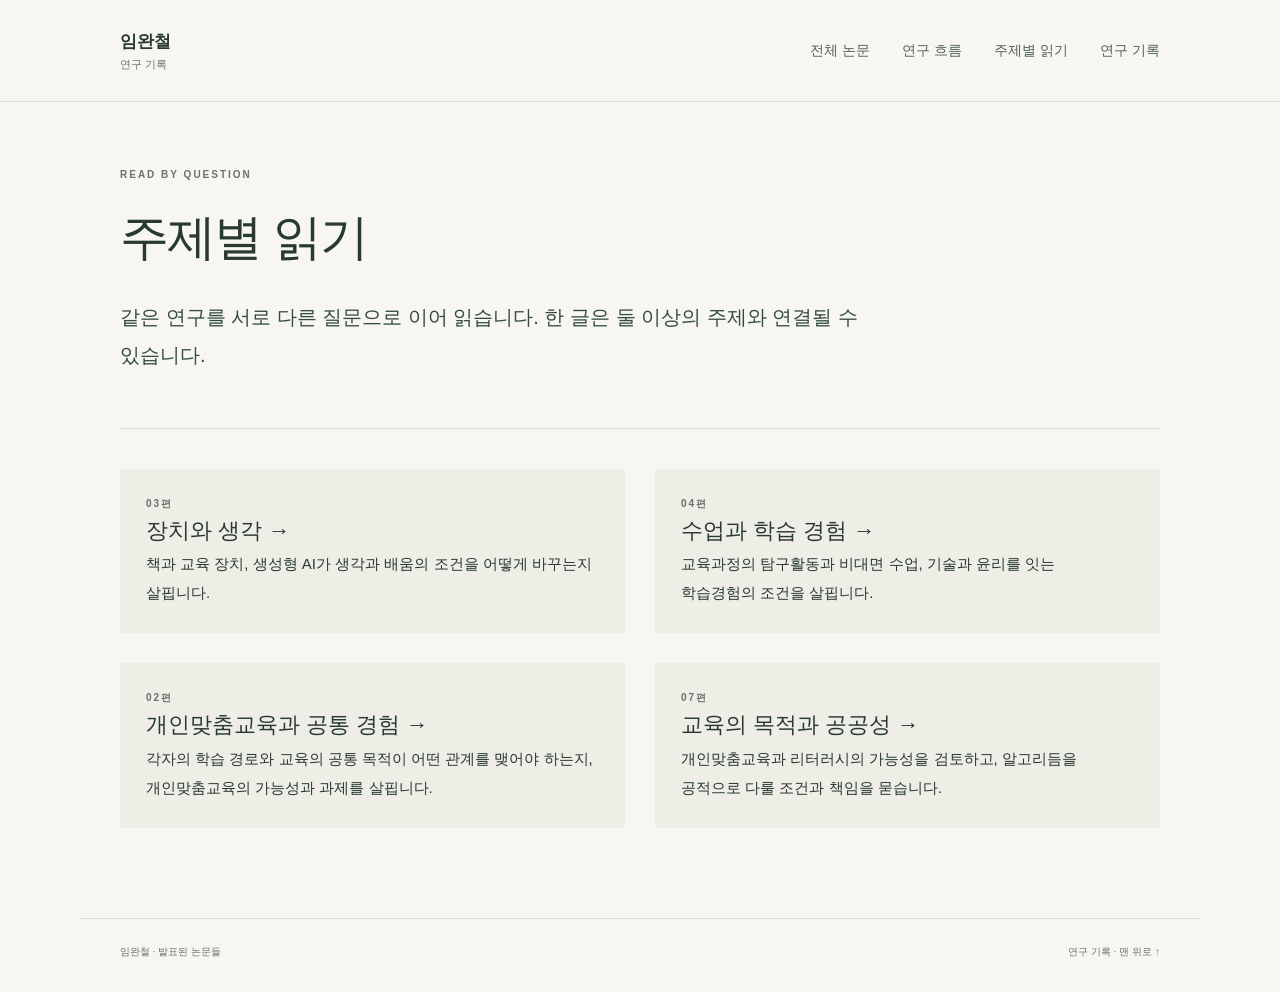
==== commit 5efc8ba0: "Hide repository links on publication theme pages" ====
--- a/themes/index.html
+++ b/themes/index.html
@@ -1 +1 @@
-<!doctype html><html lang="ko"><head><meta charset="utf-8"><meta name="viewport" content="width=device-width,initial-scale=1"><meta name="description" content="생각과 배움의 조건을 이루는 장치와 수업 경험, 알고리듬의 공공성을 탐구한 발표 연구를 읽습니다."><meta name="theme-color" content="#f7f6f2"><meta http-equiv="Content-Security-Policy" content="default-src 'self'; style-src 'self'; script-src 'self'; img-src 'self' data:; object-src 'none'; base-uri 'none'; form-action 'none'"><title>주제별 읽기 · 임완철 발표 연구</title><link rel="icon" href="data:image/svg+xml,%3Csvg%20xmlns%3D%22http%3A%2F%2Fwww.w3.org%2F2000%2Fsvg%22%20viewBox%3D%220%200%2040%2040%22%3E%3Crect%20width%3D%2240%22%20height%3D%2240%22%20rx%3D%226%22%20fill%3D%22%231f5147%22%2F%3E%3Ctext%20x%3D%2220%22%20y%3D%2228%22%20text-anchor%3D%22middle%22%20font-family%3D%22sans-serif%22%20font-size%3D%2226%22%20fill%3D%22white%22%3E%EC%9E%84%3C%2Ftext%3E%3C%2Fsvg%3E"><link rel="stylesheet" href="../assets/site.css"><link rel="stylesheet" href="../assets/library.css"><script src="../assets/library.js" defer></script></head><body class="paper-library"><a class="skip" href="#main">본문으로 건너뛰기</a><header class="site-header"><div class="shell header-inner"><a class="brand" href="../index.html"><span>임완철<small>연구 기록</small></span></a><nav aria-label="주요 메뉴"><a href="../index.html">전체 논문</a><a href="../flow.html">연구 흐름</a><a href="../themes/index.html" aria-current="page">주제별 읽기</a><a href="https://climtc.github.io/">연구 기록</a></nav></div></header><main id="main" class="shell library-main"><section class="library-hero"><span class="eyebrow">READ BY QUESTION</span><h1>주제별 읽기</h1><p class="library-lead">같은 연구를 서로 다른 질문으로 이어 읽습니다. 한 글은 둘 이상의 주제와 연결될 수 있습니다.</p></section><div class="theme-grid"><article class="theme-card"><span class="eyebrow">03편</span><h2><a href="devices.html">장치와 생각 <span aria-hidden="true">→</span></a></h2><p>책과 교육 장치, 생성형 AI가 생각과 배움의 조건을 어떻게 바꾸는지 살핍니다.</p></article><article class="theme-card"><span class="eyebrow">04편</span><h2><a href="experience.html">수업과 학습 경험 <span aria-hidden="true">→</span></a></h2><p>교육과정의 탐구활동과 비대면 수업, 기술과 윤리를 잇는 학습경험의 조건을 살핍니다.</p></article><article class="theme-card"><span class="eyebrow">02편</span><h2><a href="personalization.html">개인맞춤교육과 공통 경험 <span aria-hidden="true">→</span></a></h2><p>각자의 학습 경로와 교육의 공통 목적이 어떤 관계를 맺어야 하는지, 개인맞춤교육의 가능성과 과제를 살핍니다.</p></article><article class="theme-card"><span class="eyebrow">07편</span><h2><a href="institutions.html">교육의 목적과 공공성 <span aria-hidden="true">→</span></a></h2><p>개인맞춤교육과 리터러시의 가능성을 검토하고, 알고리듬을 공적으로 다룰 조건과 책임을 묻습니다.</p></article></div></main><footer class="site-footer shell"><p>임완철 · 발표된 논문들</p><p><a href="https://climtc.github.io/">연구 기록</a> · <a href="https://github.com/climtc/published-papers">GitHub 저장소</a> · <a href="#main">맨 위로 <span aria-hidden="true">↑</span></a></p></footer></body></html>+<!doctype html><html lang="ko"><head><meta charset="utf-8"><meta name="viewport" content="width=device-width,initial-scale=1"><meta name="description" content="생각과 배움의 조건을 이루는 장치와 수업 경험, 알고리듬의 공공성을 탐구한 발표 연구를 읽습니다."><meta name="theme-color" content="#f7f6f2"><meta http-equiv="Content-Security-Policy" content="default-src 'self'; style-src 'self'; script-src 'self'; img-src 'self' data:; object-src 'none'; base-uri 'none'; form-action 'none'"><title>주제별 읽기 · 임완철 발표 연구</title><link rel="icon" href="data:image/svg+xml,%3Csvg%20xmlns%3D%22http%3A%2F%2Fwww.w3.org%2F2000%2Fsvg%22%20viewBox%3D%220%200%2040%2040%22%3E%3Crect%20width%3D%2240%22%20height%3D%2240%22%20rx%3D%226%22%20fill%3D%22%231f5147%22%2F%3E%3Ctext%20x%3D%2220%22%20y%3D%2228%22%20text-anchor%3D%22middle%22%20font-family%3D%22sans-serif%22%20font-size%3D%2226%22%20fill%3D%22white%22%3E%EC%9E%84%3C%2Ftext%3E%3C%2Fsvg%3E"><link rel="stylesheet" href="../assets/site.css"><link rel="stylesheet" href="../assets/library.css"><script src="../assets/library.js" defer></script></head><body class="paper-library"><a class="skip" href="#main">본문으로 건너뛰기</a><header class="site-header"><div class="shell header-inner"><a class="brand" href="../index.html"><span>임완철<small>연구 기록</small></span></a><nav aria-label="주요 메뉴"><a href="../index.html">전체 논문</a><a href="../flow.html">연구 흐름</a><a href="../themes/index.html" aria-current="page">주제별 읽기</a><a href="https://climtc.github.io/">연구 기록</a></nav></div></header><main id="main" class="shell library-main"><section class="library-hero"><span class="eyebrow">READ BY QUESTION</span><h1>주제별 읽기</h1><p class="library-lead">같은 연구를 서로 다른 질문으로 이어 읽습니다. 한 글은 둘 이상의 주제와 연결될 수 있습니다.</p></section><div class="theme-grid"><article class="theme-card"><span class="eyebrow">03편</span><h2><a href="devices.html">장치와 생각 <span aria-hidden="true">→</span></a></h2><p>책과 교육 장치, 생성형 AI가 생각과 배움의 조건을 어떻게 바꾸는지 살핍니다.</p></article><article class="theme-card"><span class="eyebrow">04편</span><h2><a href="experience.html">수업과 학습 경험 <span aria-hidden="true">→</span></a></h2><p>교육과정의 탐구활동과 비대면 수업, 기술과 윤리를 잇는 학습경험의 조건을 살핍니다.</p></article><article class="theme-card"><span class="eyebrow">02편</span><h2><a href="personalization.html">개인맞춤교육과 공통 경험 <span aria-hidden="true">→</span></a></h2><p>각자의 학습 경로와 교육의 공통 목적이 어떤 관계를 맺어야 하는지, 개인맞춤교육의 가능성과 과제를 살핍니다.</p></article><article class="theme-card"><span class="eyebrow">07편</span><h2><a href="institutions.html">교육의 목적과 공공성 <span aria-hidden="true">→</span></a></h2><p>개인맞춤교육과 리터러시의 가능성을 검토하고, 알고리듬을 공적으로 다룰 조건과 책임을 묻습니다.</p></article></div></main><footer class="site-footer shell"><p>임완철 · 발표된 논문들</p><p><a href="https://climtc.github.io/">연구 기록</a> · <a href="#main">맨 위로 <span aria-hidden="true">↑</span></a></p></footer></body></html>
--- a/assets/site.css
+++ b/assets/site.css
@@ -12,5 +12,12 @@
 .hero-counts a{min-height:44px}
 .search-input input{min-height:28px}
 .book .text-link{min-height:44px}
+.book.has-cover{display:grid;grid-template-columns:88px minmax(0,1fr);gap:24px;align-items:start}
+.book-cover{margin:0;width:100%}
+.book-cover img{display:block;width:100%;height:auto;border:1px solid var(--line)}
+.book h3{word-break:keep-all;overflow-wrap:anywhere}
+@media(max-width:800px){.book.has-cover{grid-template-columns:72px minmax(0,1fr);gap:18px}}
+@media(max-width:540px){.book.has-cover{grid-template-columns:68px minmax(0,1fr);gap:18px}}
+@media print{.book-cover{display:none}.book.has-cover{display:block}}
 @media(max-width:800px){.hero-counts{gap:20px}.hero-counts a{flex-direction:column;gap:7px}.hero-counts strong{font-size:30px}}
 @media(max-width:540px){.hero-counts{gap:30px}.hero-counts span{font-size:11px}.hero-counts a{align-items:flex-start}}
